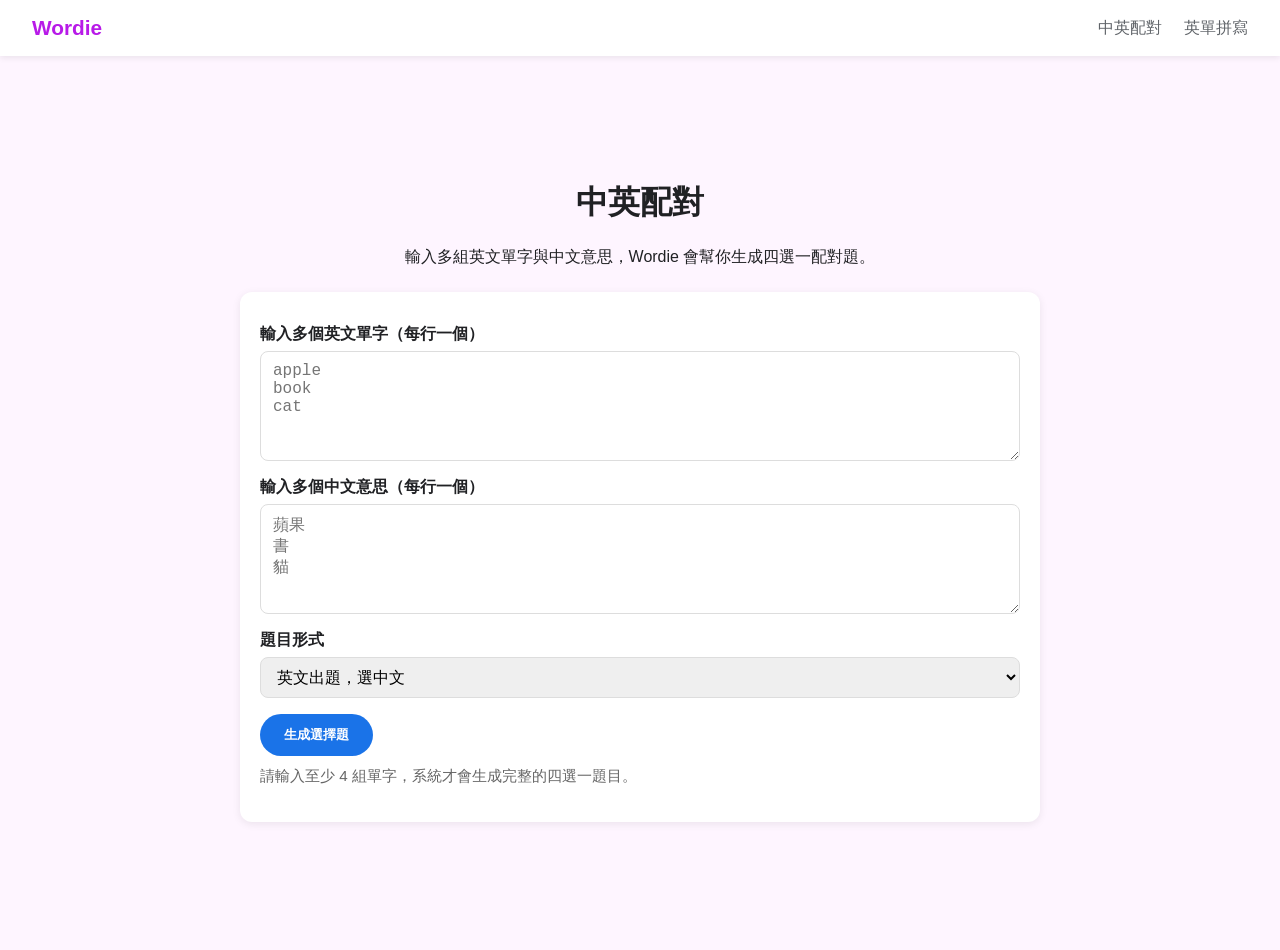
==== match.html @ b98792bb "Initial commit for website deployment" ====
<!DOCTYPE html>
<html lang="zh-Hant">
<head>
  <meta charset="UTF-8" />
  <meta name="viewport" content="width=device-width, initial-scale=1.0" />
  <title>中英配對</title>
  <link rel="stylesheet" href="styles.css" />
</head>
<body>
  <header class="topbar">
    <a class="brand" href="index.html">Wordie</a>
    <nav class="nav-links">
      <a href="match.html">中英配對</a>
      <a href="spell.html">英單拼寫</a>
    </nav>
  </header>

  <main class="page">
    <h1>中英配對</h1>
    <p>輸入多組英文單字與中文意思，Wordie 會幫你生成四選一配對題。</p>

    <div class="card form-card">
      <label class="field-label" for="englishInput">輸入多個英文單字（每行一個）</label>
      <textarea id="englishInput" class="input-box textarea-box" placeholder="apple&#10;book&#10;cat"></textarea>

      <label class="field-label" for="chineseInput">輸入多個中文意思（每行一個）</label>
      <textarea id="chineseInput" class="input-box textarea-box" placeholder="蘋果&#10;書&#10;貓"></textarea>

      <label class="field-label" for="modeSelect">題目形式</label>
      <select id="modeSelect" class="input-box">
        <option value="en2zh">英文出題，選中文</option>
        <option value="zh2en">中文出題，選英文</option>
      </select>

      <div class="button-row">
        <button id="generateBtn" class="btn">生成選擇題</button>
      </div>

      <p id="pairMessage" class="hint-text">請輸入至少 4 組單字，系統才會生成完整的四選一題目。</p>
    </div>

    <div id="quizArea" class="card quiz-card" hidden>
      <h3 id="quizTitle">配對題</h3>
      <p id="questionText" class="question-text"></p>
      <div id="options" class="options"></div>
      <p id="feedback" class="feedback"></p>
      <button id="nextBtn" class="btn secondary" hidden>下一題</button>
    </div>
  </main>

  <script>
    const englishInput = document.getElementById('englishInput');
    const chineseInput = document.getElementById('chineseInput');
    const modeSelect = document.getElementById('modeSelect');
    const generateBtn = document.getElementById('generateBtn');
    const pairMessage = document.getElementById('pairMessage');
    const quizArea = document.getElementById('quizArea');
    const quizTitle = document.getElementById('quizTitle');
    const questionText = document.getElementById('questionText');
    const options = document.getElementById('options');
    const feedback = document.getElementById('feedback');
    const nextBtn = document.getElementById('nextBtn');

    let wordPairs = [];
    let questionQueue = [];
    let currentIndex = 0;
    let currentQuestion = null;

    function shuffle(array) {
      const copy = [...array];
      for (let i = copy.length - 1; i > 0; i--) {
        const j = Math.floor(Math.random() * (i + 1));
        [copy[i], copy[j]] = [copy[j], copy[i]];
      }
      return copy;
    }

    function parsePairs() {
      const english = englishInput.value.split(/\n+/).map(item => item.trim()).filter(Boolean);
      const chinese = chineseInput.value.split(/\n+/).map(item => item.trim()).filter(Boolean);

      if (english.length === 0 || chinese.length === 0) {
        pairMessage.textContent = '請至少輸入英文與中文各一行。';
        return null;
      }

      if (english.length !== chinese.length) {
        pairMessage.textContent = '英文與中文的行數需相同，請確認後再生成。';
        return null;
      }

      if (english.length < 4) {
        pairMessage.textContent = '請輸入至少 4 組單字，才能生成完整的四選一題目。';
        return null;
      }

      return english.map((word, index) => ({ english: word, chinese: chinese[index] }));
    }

    function startQuiz() {
      const pairs = parsePairs();
      if (!pairs) {
        quizArea.hidden = true;
        return;
      }

      wordPairs = pairs;
      questionQueue = shuffle([...pairs]);
      currentIndex = 0;
      pairMessage.textContent = `已建立 ${pairs.length} 組單字，開始練習吧！`;
      showNextQuestion();
    }

    function showNextQuestion() {
      if (currentIndex >= questionQueue.length) {
        questionText.textContent = '題目已全部完成，歡迎再來一輪！';
        options.innerHTML = '';
        feedback.textContent = '';
        nextBtn.hidden = true;
        quizArea.hidden = false;
        return;
      }

      const item = questionQueue[currentIndex];
      currentQuestion = item;
      const isEnToZh = modeSelect.value === 'en2zh';
      const prompt = isEnToZh ? item.english : item.chinese;
      const correctAnswer = isEnToZh ? item.chinese : item.english;

      const otherPairs = wordPairs.filter(pair => (isEnToZh ? pair.chinese : pair.english) !== correctAnswer);
      const choicePool = [correctAnswer];

      while (choicePool.length < 4) {
        const candidate = otherPairs[Math.floor(Math.random() * otherPairs.length)];
        const value = isEnToZh ? candidate.chinese : candidate.english;
        if (!choicePool.includes(value)) {
          choicePool.push(value);
        }
      }

      const finalChoices = shuffle(choicePool);
      questionText.textContent = isEnToZh
        ? `請選出英文「${prompt}」對應的中文：`
        : `請選出中文「${prompt}」對應的英文：`;
      quizTitle.textContent = '配對題';
      options.innerHTML = finalChoices.map(choice => `<button class="option-btn" data-choice="${choice}">${choice}</button>`).join('');
      feedback.textContent = '';
      feedback.className = 'feedback';
      nextBtn.hidden = true;
      quizArea.hidden = false;

      document.querySelectorAll('.option-btn').forEach(btn => {
        btn.addEventListener('click', () => handleChoice(btn.dataset.choice, correctAnswer));
      });
    }

    function handleChoice(choice, correctAnswer) {
      const isCorrect = choice === correctAnswer;
      feedback.textContent = isCorrect ? '答對！' : `答錯，正確答案是 ${correctAnswer}`;
      feedback.className = `feedback ${isCorrect ? 'correct' : 'wrong'}`;

      document.querySelectorAll('.option-btn').forEach(btn => {
        btn.disabled = true;
        if (btn.dataset.choice === correctAnswer) {
          btn.classList.add('correct-option');
        } else if (btn.dataset.choice === choice && !isCorrect) {
          btn.classList.add('wrong-option');
        }
      });

      nextBtn.hidden = false;
    }

    generateBtn.addEventListener('click', startQuiz);
    nextBtn.addEventListener('click', () => {
      currentIndex += 1;
      showNextQuestion();
    });
  </script>
</body>
</html>
---- styles.css ----
body {
  margin: 0;
  font-family: Arial, sans-serif;
  background: linear-gradient(135deg, #fef5ff, #fef5ff);
  color: #202124;
}

.topbar {
  display: flex;
  justify-content: space-between;
  align-items: center;
  padding: 16px 32px;
  background: white;
  box-shadow: 0 2px 6px rgba(0,0,0,0.08);
}

.brand {
  font-size: 1.3rem;
  font-weight: bold;
  color: #b81ae8;
  text-decoration: none;
}

.nav-links a {
  margin-left: 18px;
  text-decoration: none;
  color: #5f6368;
  font-weight: 500;
}

.nav-links a:hover {
  color: #b81ae8;
}

.hero, .page {
  max-width: 800px;
  margin: 80px auto;
  text-align: center;
  padding: 24px;
}

.hero h1 {
  font-size: 2.4rem;
  font-weight: 700;
  margin-top: 80px;
  margin-bottom: 12px;
}

.subtitle {
  font-size: 1rem;
  color: #333;
  margin: 0;
}

.btn {
  display: inline-block;
  padding: 12px 24px;
  background: #1a73e8;
  color: white;
  text-decoration: none;
  border-radius: 999px;
  font-weight: bold;
  border: none;
  cursor: pointer;
}

.btn:hover {
  background: #1558b0;
}

.secondary {
  margin-top: 20px;
  background: #34a853;
}

.secondary:hover {
  background: #2e8b3f;
}

.card {
  background: white;
  padding: 20px;
  border-radius: 12px;
  box-shadow: 0 2px 8px rgba(0,0,0,0.08);
  margin: 24px 0;
}

.form-card {
  text-align: left;
}

.field-label {
  display: block;
  margin: 12px 0 6px;
  font-weight: bold;
}

.input-box {
  width: 100%;
  box-sizing: border-box;
  padding: 10px 12px;
  border: 1px solid #ddd;
  border-radius: 8px;
  font-size: 1rem;
}

.textarea-box {
  min-height: 110px;
  resize: vertical;
}

.input-box:focus {
  outline: none;
  border-color: #b81ae8;
  box-shadow: 0 0 0 2px rgba(184, 26, 232, 0.15);
}

.button-row {
  margin-top: 16px;
}

.hint-text {
  margin-top: 10px;
  color: #666;
  font-size: 0.95rem;
}

.quiz-card {
  text-align: left;
}

.question-text {
  font-size: 1.1rem;
  font-weight: bold;
  margin-bottom: 14px;
}

.options {
  display: grid;
  gap: 10px;
}

.option-btn {
  padding: 10px 12px;
  border: 1px solid #ddd;
  border-radius: 8px;
  background: #f9f9f9;
  cursor: pointer;
  text-align: left;
}

.option-btn:hover {
  border-color: #b81ae8;
}

.option-btn:disabled {
  cursor: default;
}

.correct-option {
  background: #e8f5e9;
  border-color: #34a853;
}

.wrong-option {
  background: #ffebee;
  border-color: #e53935;
}

.feedback {
  margin-top: 12px;
  font-weight: bold;
}

.feedback.correct {
  color: #2e7d32;
}

.feedback.wrong {
  color: #c62828;
}
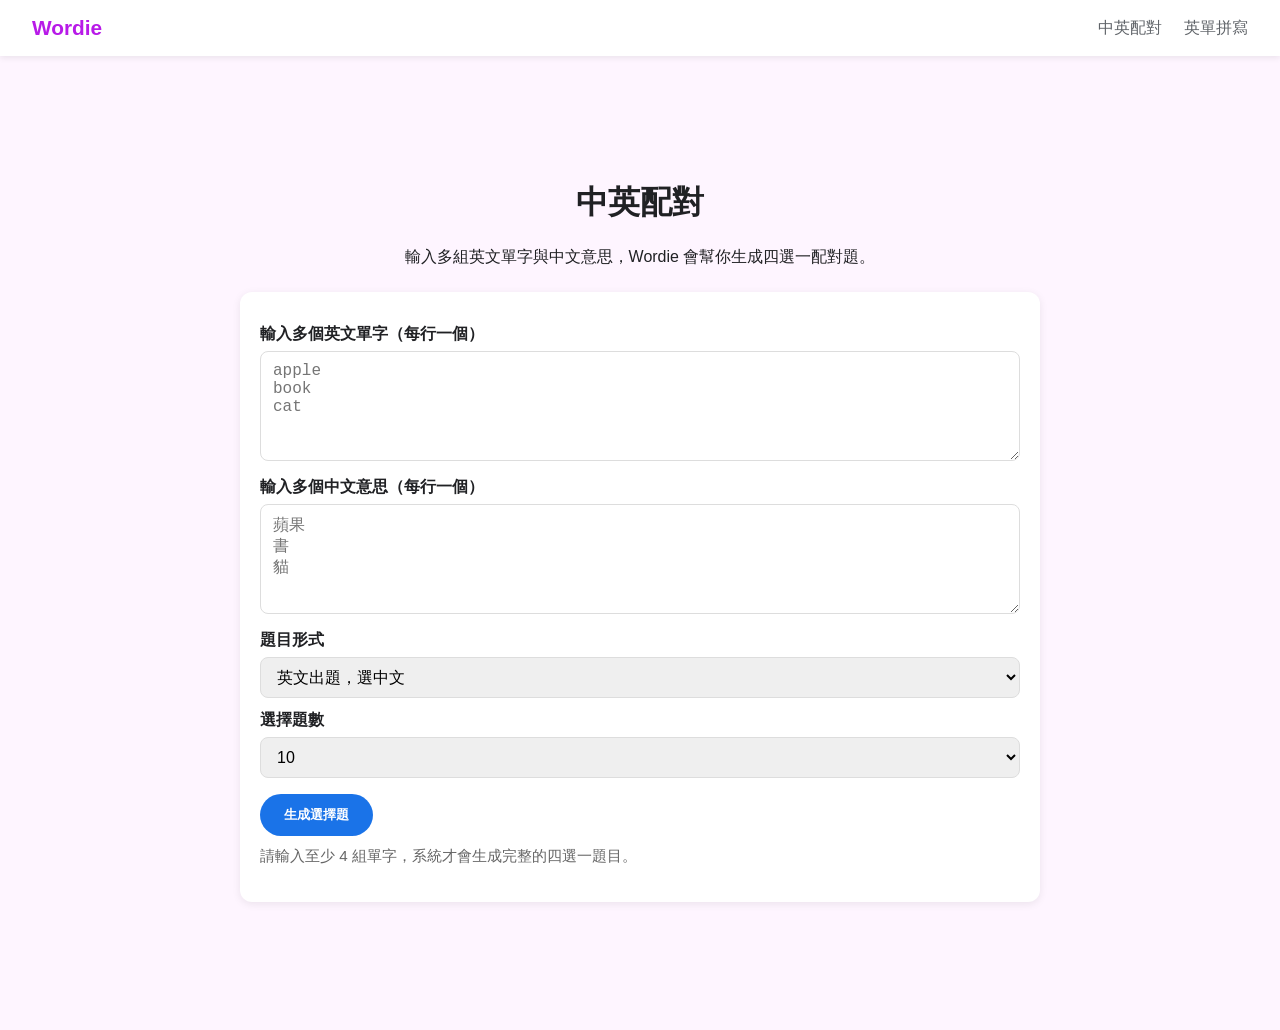
==== commit c9100409: "更新網站內容" ====
--- a/match.html
+++ b/match.html
@@ -32,6 +32,14 @@
         <option value="zh2en">中文出題，選英文</option>
       </select>
 
+      <label class="field-label" for="questionCount">選擇題數</label>
+      <select id="questionCount" class="input-box">
+        <option value="10">10</option>
+        <option value="20">20</option>
+        <option value="30">30</option>
+        <option value="all">全部</option>
+      </select>
+
       <div class="button-row">
         <button id="generateBtn" class="btn">生成選擇題</button>
       </div>
@@ -52,6 +60,7 @@
     const englishInput = document.getElementById('englishInput');
     const chineseInput = document.getElementById('chineseInput');
     const modeSelect = document.getElementById('modeSelect');
+    const questionCount = document.getElementById('questionCount');
     const generateBtn = document.getElementById('generateBtn');
     const pairMessage = document.getElementById('pairMessage');
     const quizArea = document.getElementById('quizArea');
@@ -105,9 +114,11 @@
       }
 
       wordPairs = pairs;
-      questionQueue = shuffle([...pairs]);
+      const totalCount = questionCount.value === 'all' ? pairs.length : parseInt(questionCount.value, 10);
+      const selectedPairs = shuffle([...pairs]).slice(0, Math.min(totalCount, pairs.length));
+      questionQueue = selectedPairs;
       currentIndex = 0;
-      pairMessage.textContent = `已建立 ${pairs.length} 組單字，開始練習吧！`;
+      pairMessage.textContent = `已隨機抽取 ${selectedPairs.length} 題，開始練習吧！`;
       showNextQuestion();
     }
 
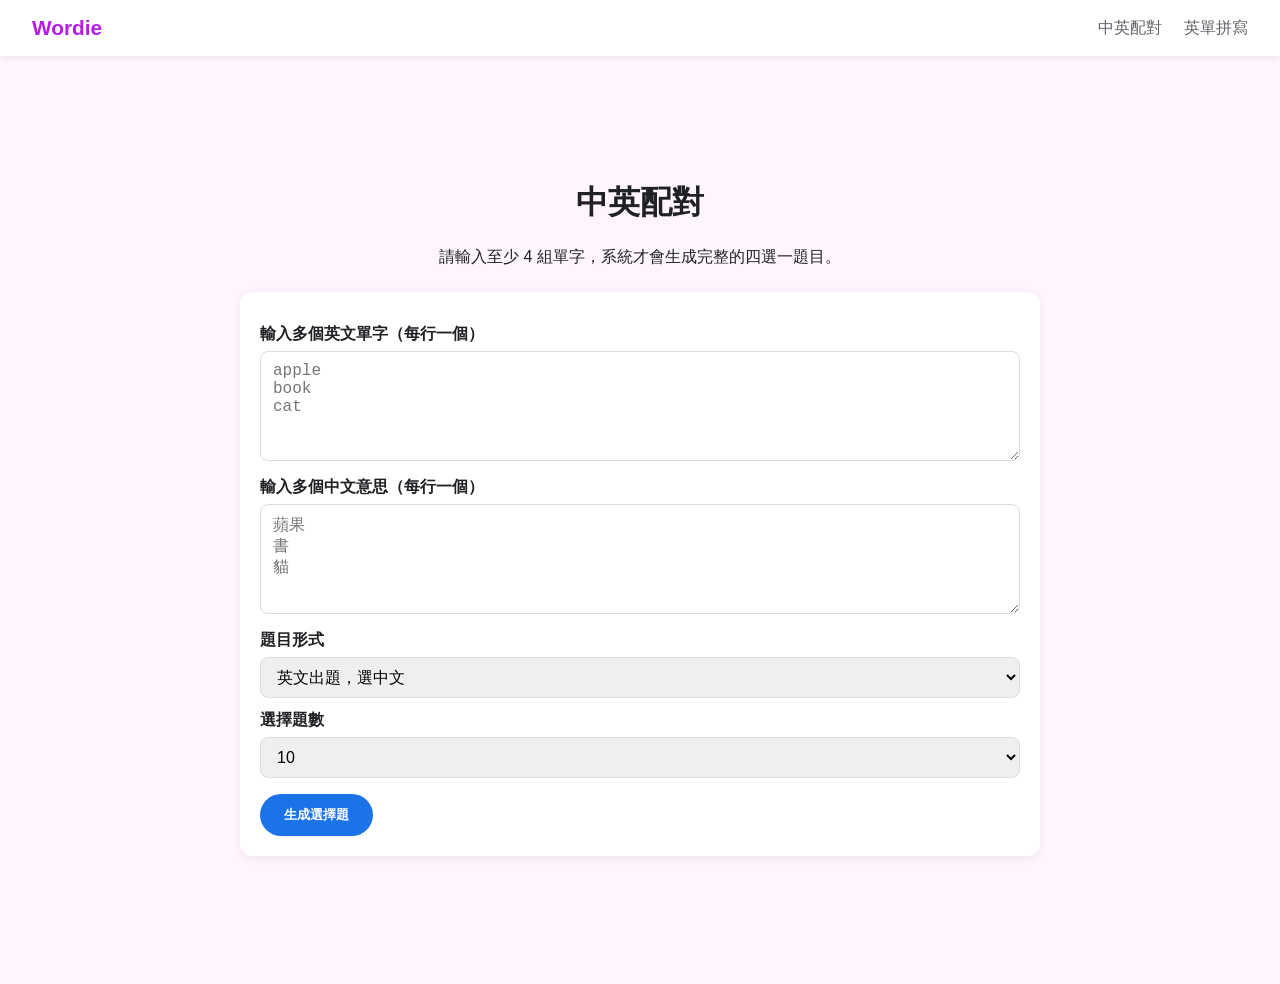
==== commit db2a11f0: "更新網站內容" ====
--- a/match.html
+++ b/match.html
@@ -16,35 +16,36 @@
   </header>
 
   <main class="page">
-    <h1>中英配對</h1>
-    <p>輸入多組英文單字與中文意思，Wordie 會幫你生成四選一配對題。</p>
-
-    <div class="card form-card">
-      <label class="field-label" for="englishInput">輸入多個英文單字（每行一個）</label>
-      <textarea id="englishInput" class="input-box textarea-box" placeholder="apple&#10;book&#10;cat"></textarea>
-
-      <label class="field-label" for="chineseInput">輸入多個中文意思（每行一個）</label>
-      <textarea id="chineseInput" class="input-box textarea-box" placeholder="蘋果&#10;書&#10;貓"></textarea>
-
-      <label class="field-label" for="modeSelect">題目形式</label>
-      <select id="modeSelect" class="input-box">
-        <option value="en2zh">英文出題，選中文</option>
-        <option value="zh2en">中文出題，選英文</option>
-      </select>
-
-      <label class="field-label" for="questionCount">選擇題數</label>
-      <select id="questionCount" class="input-box">
-        <option value="10">10</option>
-        <option value="20">20</option>
-        <option value="30">30</option>
-        <option value="all">全部</option>
-      </select>
-
-      <div class="button-row">
-        <button id="generateBtn" class="btn">生成選擇題</button>
+    <div id="setupView">
+      <h1>中英配對</h1>
+      <p>請輸入至少 4 組單字，系統才會生成完整的四選一題目。</p>
+
+      <div class="card form-card">
+        <label class="field-label" for="englishInput">輸入多個英文單字（每行一個）</label>
+        <textarea id="englishInput" class="input-box textarea-box" placeholder="apple&#10;book&#10;cat"></textarea>
+
+        <label class="field-label" for="chineseInput">輸入多個中文意思（每行一個）</label>
+        <textarea id="chineseInput" class="input-box textarea-box" placeholder="蘋果&#10;書&#10;貓"></textarea>
+
+        <label class="field-label" for="modeSelect">題目形式</label>
+        <select id="modeSelect" class="input-box">
+          <option value="en2zh">英文出題，選中文</option>
+          <option value="zh2en">中文出題，選英文</option>
+        </select>
+
+        <label class="field-label" for="questionCount">選擇題數</label>
+        <select id="questionCount" class="input-box">
+          <option value="10">10</option>
+          <option value="20">20</option>
+          <option value="30">30</option>
+          <option value="all">全部</option>
+        </select>
+
+        <div class="button-row">
+          <button id="generateBtn" class="btn">生成選擇題</button>
+        </div>
+
       </div>
-
-      <p id="pairMessage" class="hint-text">請輸入至少 4 組單字，系統才會生成完整的四選一題目。</p>
     </div>
 
     <div id="quizArea" class="card quiz-card" hidden>
@@ -52,7 +53,10 @@
       <p id="questionText" class="question-text"></p>
       <div id="options" class="options"></div>
       <p id="feedback" class="feedback"></p>
-      <button id="nextBtn" class="btn secondary" hidden>下一題</button>
+      <div class="button-row">
+        <button id="nextBtn" class="btn secondary" hidden>下一題</button>
+        <button id="returnBtn" class="btn" hidden>返回</button>
+      </div>
     </div>
   </main>
 
@@ -62,6 +66,7 @@
     const modeSelect = document.getElementById('modeSelect');
     const questionCount = document.getElementById('questionCount');
     const generateBtn = document.getElementById('generateBtn');
+    const setupView = document.getElementById('setupView');
     const pairMessage = document.getElementById('pairMessage');
     const quizArea = document.getElementById('quizArea');
     const quizTitle = document.getElementById('quizTitle');
@@ -69,6 +74,7 @@
     const options = document.getElementById('options');
     const feedback = document.getElementById('feedback');
     const nextBtn = document.getElementById('nextBtn');
+    const returnBtn = document.getElementById('returnBtn');
 
     let wordPairs = [];
     let questionQueue = [];
@@ -118,16 +124,22 @@
       const selectedPairs = shuffle([...pairs]).slice(0, Math.min(totalCount, pairs.length));
       questionQueue = selectedPairs;
       currentIndex = 0;
+      setupView.hidden = true;
+      quizArea.hidden = false;
       pairMessage.textContent = `已隨機抽取 ${selectedPairs.length} 題，開始練習吧！`;
       showNextQuestion();
     }
 
     function showNextQuestion() {
       if (currentIndex >= questionQueue.length) {
-        questionText.textContent = '題目已全部完成，歡迎再來一輪！';
+        const totalQuestions = questionQueue.length;
+        const score = parseInt(localStorage.getItem('wordieScore') || '0', 10);
+        const displayCount = questionCount.value === 'all' ? totalQuestions : questionCount.value;
+        questionText.textContent = `練習結束！你的分數是 ${score}/${displayCount}`;
         options.innerHTML = '';
         feedback.textContent = '';
         nextBtn.hidden = true;
+        returnBtn.hidden = false;
         quizArea.hidden = false;
         return;
       }
@@ -170,6 +182,11 @@
       feedback.textContent = isCorrect ? '答對！' : `答錯，正確答案是 ${correctAnswer}`;
       feedback.className = `feedback ${isCorrect ? 'correct' : 'wrong'}`;
 
+      if (isCorrect) {
+        const currentScore = parseInt(localStorage.getItem('wordieScore') || '0', 10);
+        localStorage.setItem('wordieScore', currentScore + 1);
+      }
+
       document.querySelectorAll('.option-btn').forEach(btn => {
         btn.disabled = true;
         if (btn.dataset.choice === correctAnswer) {
@@ -182,11 +199,25 @@
       nextBtn.hidden = false;
     }
 
-    generateBtn.addEventListener('click', startQuiz);
+    generateBtn.addEventListener('click', () => {
+      localStorage.setItem('wordieScore', '0');
+      startQuiz();
+    });
     nextBtn.addEventListener('click', () => {
       currentIndex += 1;
       showNextQuestion();
     });
+    returnBtn.addEventListener('click', () => {
+      setupView.hidden = false;
+      quizArea.hidden = true;
+      feedback.textContent = '';
+      nextBtn.hidden = true;
+      returnBtn.hidden = true;
+      options.innerHTML = '';
+      questionText.textContent = '';
+      quizTitle.textContent = '配對題';
+      pairMessage.textContent = '請輸入至少 4 組單字，系統才會生成完整的四選一題目。';
+    });
   </script>
 </body>
 </html>
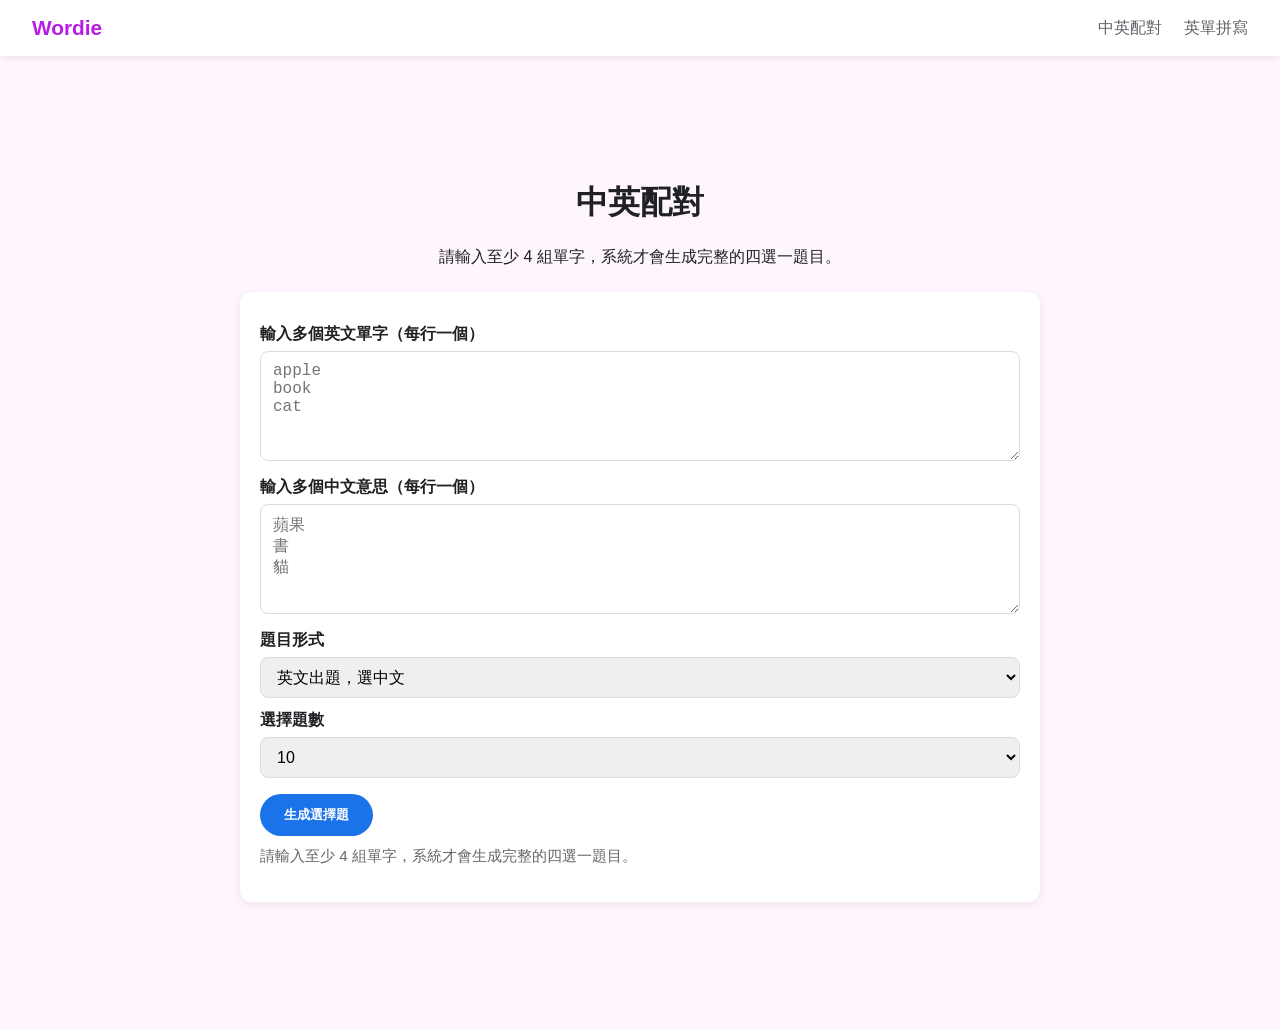
==== commit 9d0f6864: "更新網站內容" ====
--- a/match.html
+++ b/match.html
@@ -45,6 +45,7 @@
           <button id="generateBtn" class="btn">生成選擇題</button>
         </div>
 
+        <p id="pairMessage" class="hint-text">請輸入至少 4 組單字，系統才會生成完整的四選一題目。</p>
       </div>
     </div>
 
